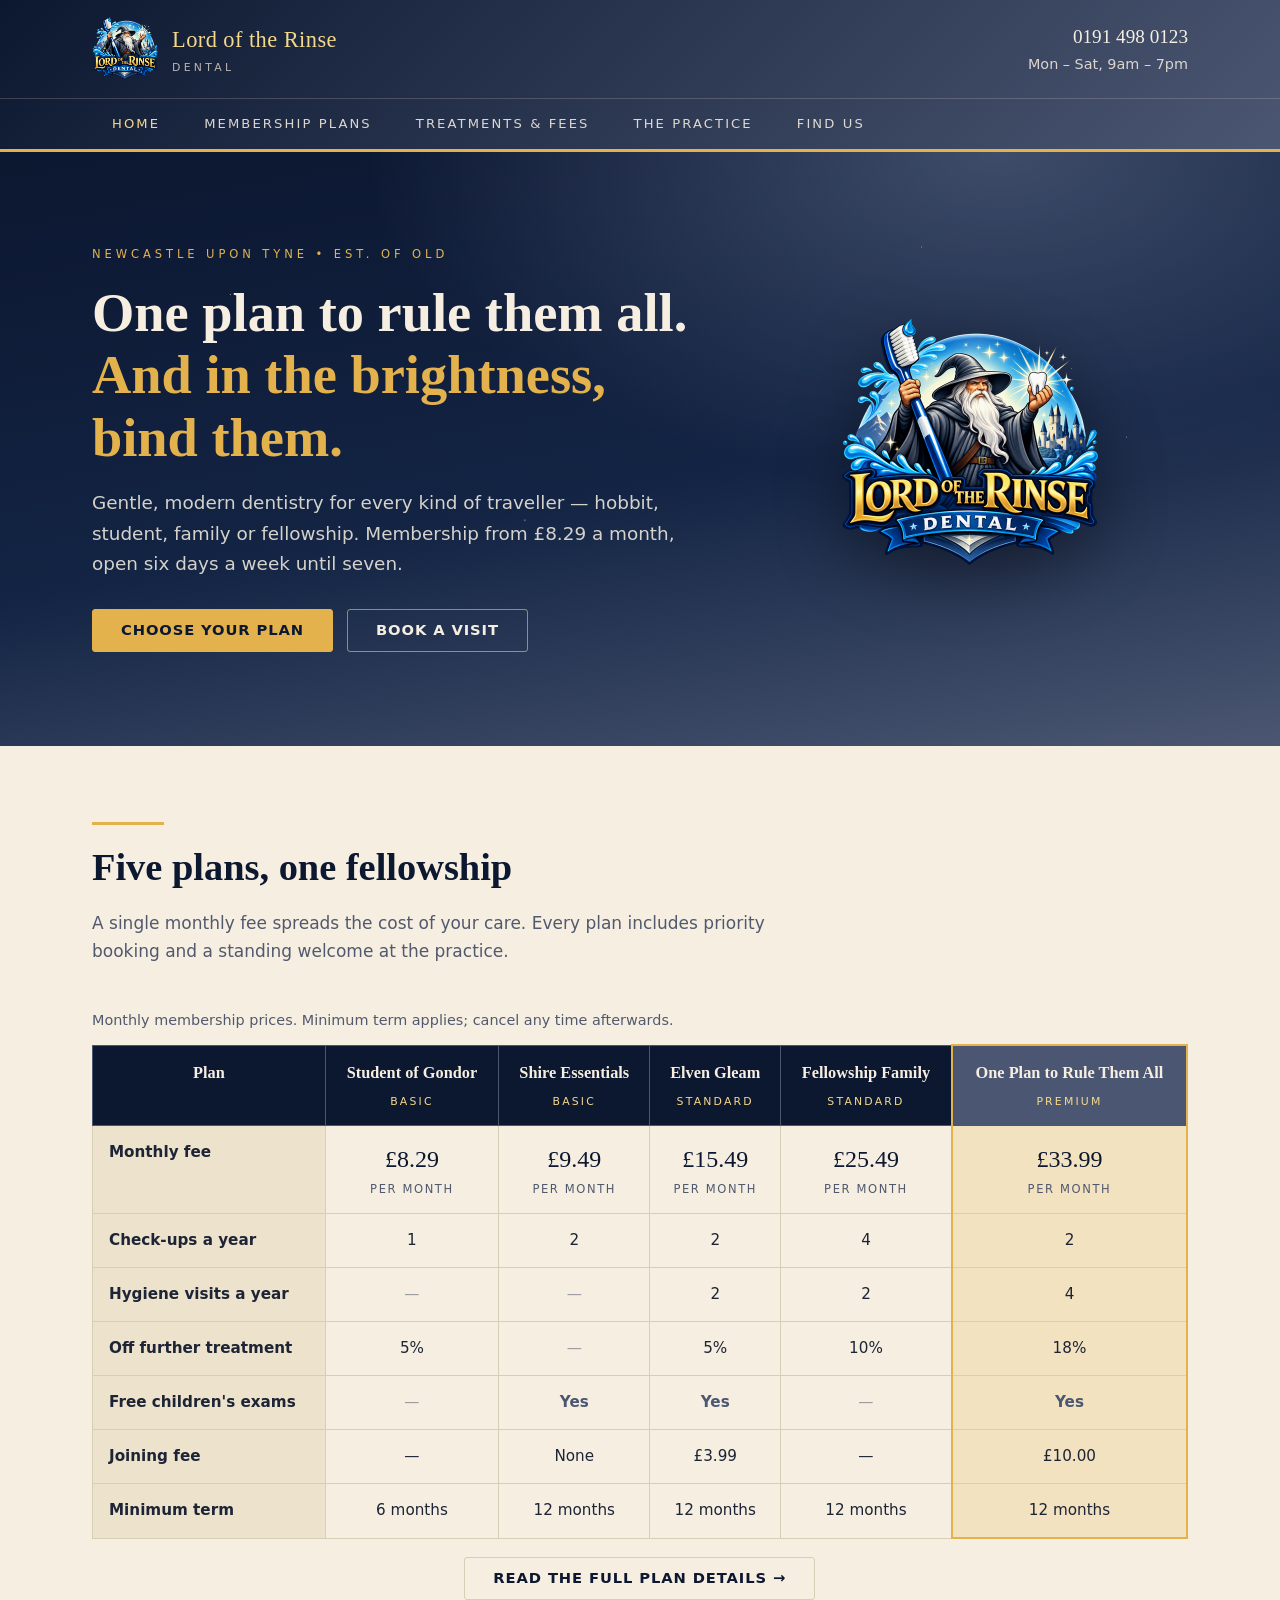
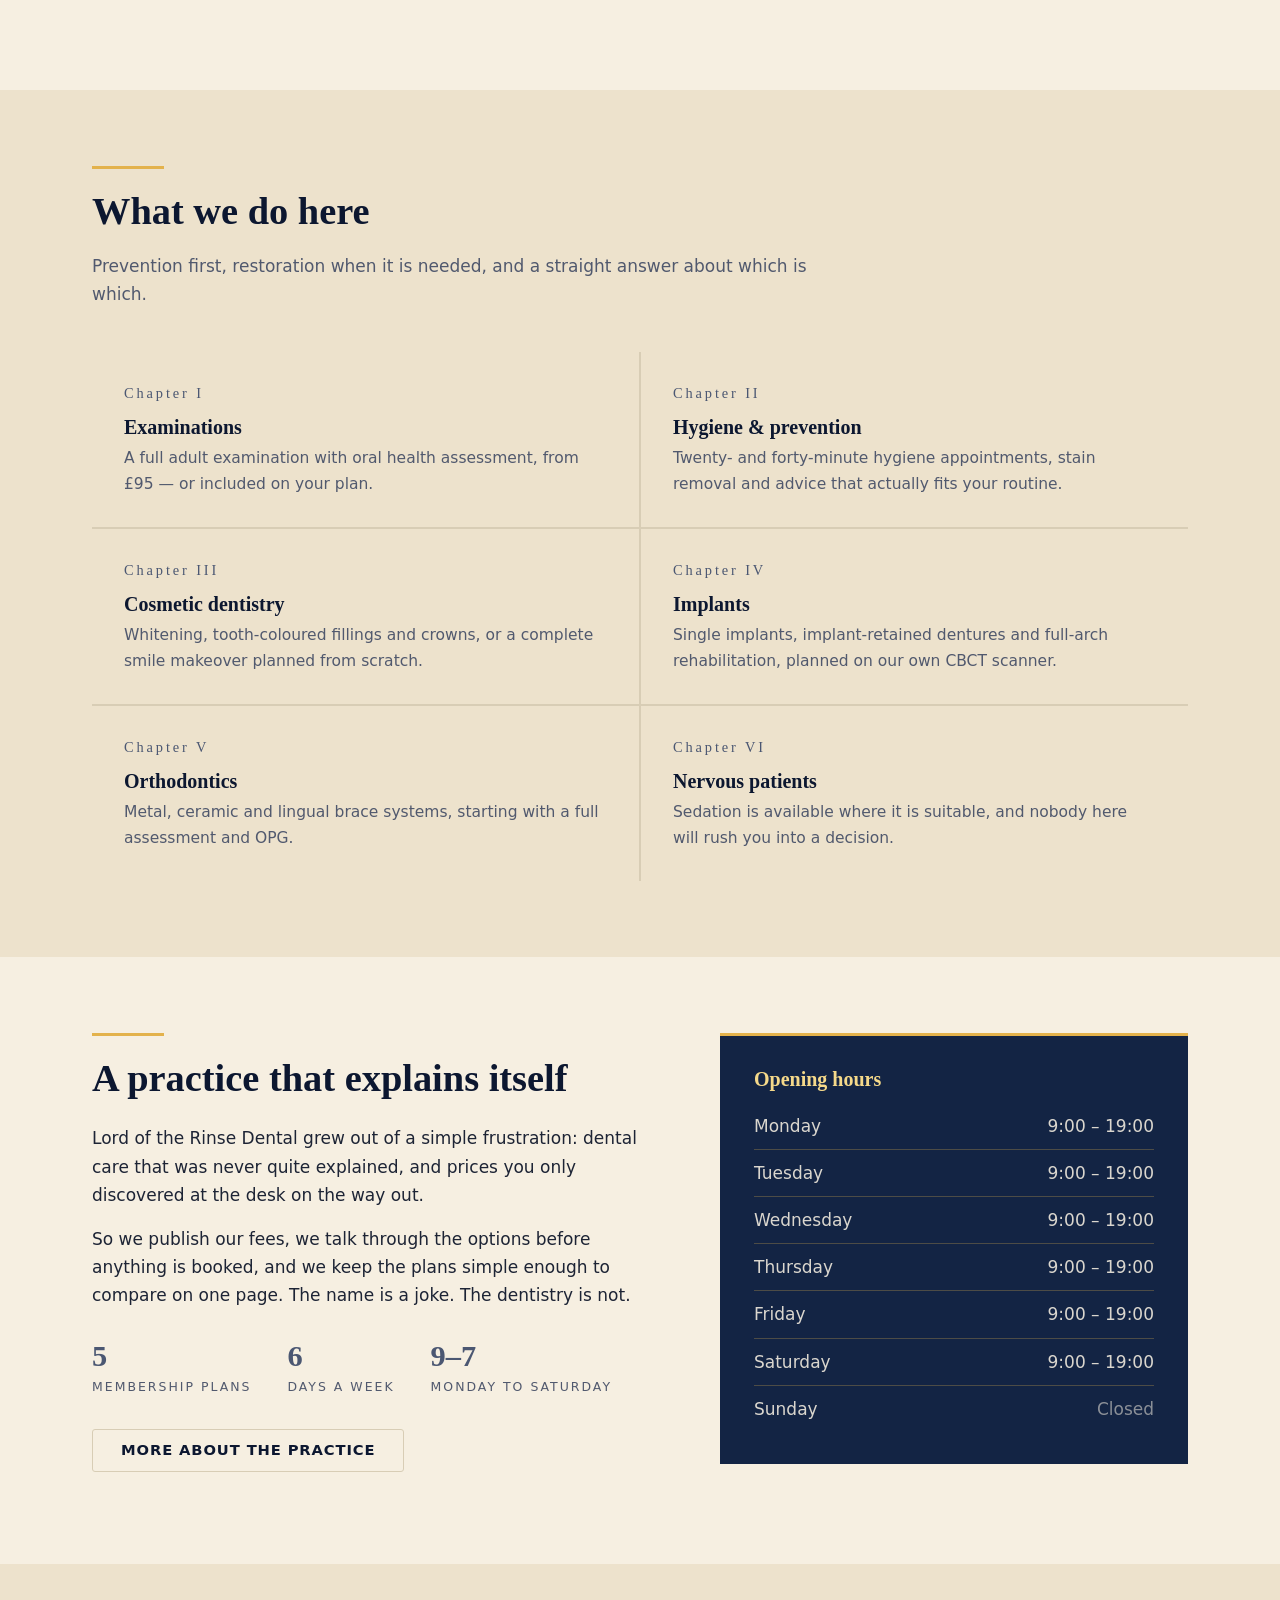
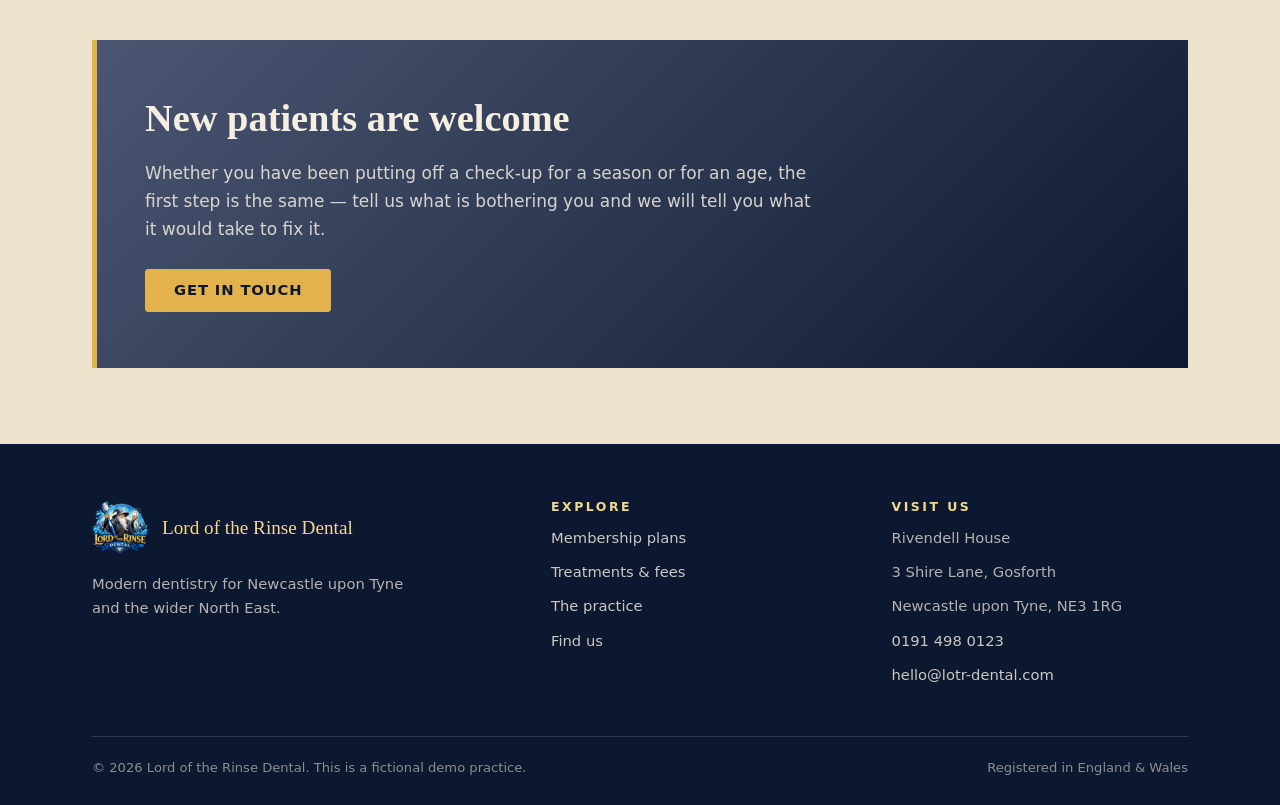
==== index.html @ 796674c6 "Add files via upload" ====
<!DOCTYPE html>
<html lang="en-GB">
<head>
  <meta charset="UTF-8" />
  <meta name="viewport" content="width=device-width, initial-scale=1" />
  <title>Lord of the Rinse Dental — Dentistry worthy of a legend</title>
  <meta name="description" content="Lord of the Rinse Dental is a modern practice in Newcastle upon Tyne offering membership plans from £8.29 a month, hygiene care, implants and orthodontics." />
  <link rel="stylesheet" href="styles.css" />
  <link rel="icon" href="logo.png" />
</head>
<body>

  <header class="site-header">
    <div class="container">
      <div class="masthead">
        <a class="masthead__brand" href="index.html">
          <img class="masthead__logo" src="logo.png" alt="Lord of the Rinse Dental" />
          <span>
            <span class="masthead__name">Lord of the Rinse</span>
            <span class="masthead__tag">Dental</span>
          </span>
        </a>
        <div class="masthead__aside">
          <span class="masthead__phone">0191 498 0123</span>
          Mon – Sat, 9am – 7pm
        </div>
      </div>
    </div>
    <nav class="mainnav">
      <div class="container">
        <ul>
          <li><a href="index.html" class="active">Home</a></li>
          <li><a href="plans.html">Membership Plans</a></li>
          <li><a href="treatments.html">Treatments &amp; Fees</a></li>
          <li><a href="about.html">The Practice</a></li>
          <li><a href="contact.html">Find Us</a></li>
        </ul>
      </div>
    </nav>
  </header>

  <section class="hero">
    <div class="container hero__inner">
      <div>
        <span class="runes">Newcastle upon Tyne • Est. of old</span>
        <h1>One plan to rule them all. <em>And in the brightness, bind them.</em></h1>
        <p class="lead">
          Gentle, modern dentistry for every kind of traveller — hobbit, student, family or
          fellowship. Membership from £8.29 a month, open six days a week until seven.
        </p>
        <div class="hero__actions">
          <a class="btn btn--gold" href="plans.html">Choose your plan</a>
          <a class="btn btn--outline" href="contact.html">Book a visit</a>
        </div>
      </div>
      <div class="hero__seal">
        <img src="logo.png" alt="" />
      </div>
    </div>
  </section>

  <section class="section">
    <div class="container">
      <div class="section__head">
        <h2>Five plans, one fellowship</h2>
        <p>A single monthly fee spreads the cost of your care. Every plan includes priority booking and a standing welcome at the practice.</p>
      </div>

      <div class="table-scroll">
        <table class="ledger">
          <caption>Monthly membership prices. Minimum term applies; cancel any time afterwards.</caption>
          <thead>
            <tr>
              <th scope="col">Plan</th>
              <th scope="col">Student of Gondor<small>Basic</small></th>
              <th scope="col">Shire Essentials<small>Basic</small></th>
              <th scope="col">Elven Gleam<small>Standard</small></th>
              <th scope="col">Fellowship Family<small>Standard</small></th>
              <th scope="col" class="is-ruling">One Plan to Rule Them All<small>Premium</small></th>
            </tr>
          </thead>
          <tbody>
            <tr>
              <th scope="row">Monthly fee</th>
              <td class="price">£8.29<span>per month</span></td>
              <td class="price">£9.49<span>per month</span></td>
              <td class="price">£15.49<span>per month</span></td>
              <td class="price">£25.49<span>per month</span></td>
              <td class="price is-ruling">£33.99<span>per month</span></td>
            </tr>
            <tr>
              <th scope="row">Check-ups a year</th>
              <td>1</td><td>2</td><td>2</td><td>4</td><td class="is-ruling">2</td>
            </tr>
            <tr>
              <th scope="row">Hygiene visits a year</th>
              <td class="no">—</td><td class="no">—</td><td>2</td><td>2</td><td class="is-ruling">4</td>
            </tr>
            <tr>
              <th scope="row">Off further treatment</th>
              <td>5%</td><td class="no">—</td><td>5%</td><td>10%</td><td class="is-ruling">18%</td>
            </tr>
            <tr>
              <th scope="row">Free children's exams</th>
              <td class="no">—</td><td class="yes">Yes</td><td class="yes">Yes</td><td class="no">—</td><td class="is-ruling yes">Yes</td>
            </tr>
            <tr>
              <th scope="row">Joining fee</th>
              <td>—</td><td>None</td><td>£3.99</td><td>—</td><td class="is-ruling">£10.00</td>
            </tr>
            <tr>
              <th scope="row">Minimum term</th>
              <td>6 months</td><td>12 months</td><td>12 months</td><td>12 months</td><td class="is-ruling">12 months</td>
            </tr>
          </tbody>
          <tfoot>
            <tr>
              <td colspan="6"><a class="btn btn--ink" href="plans.html">Read the full plan details →</a></td>
            </tr>
          </tfoot>
        </table>
      </div>
    </div>
  </section>

  <section class="section section--parchment">
    <div class="container">
      <div class="section__head">
        <h2>What we do here</h2>
        <p>Prevention first, restoration when it is needed, and a straight answer about which is which.</p>
      </div>
      <div class="chapters">
        <article class="chapter">
          <span class="chapter__no">Chapter I</span>
          <h3>Examinations</h3>
          <p>A full adult examination with oral health assessment, from £95 — or included on your plan.</p>
        </article>
        <article class="chapter">
          <span class="chapter__no">Chapter II</span>
          <h3>Hygiene &amp; prevention</h3>
          <p>Twenty- and forty-minute hygiene appointments, stain removal and advice that actually fits your routine.</p>
        </article>
        <article class="chapter">
          <span class="chapter__no">Chapter III</span>
          <h3>Cosmetic dentistry</h3>
          <p>Whitening, tooth-coloured fillings and crowns, or a complete smile makeover planned from scratch.</p>
        </article>
        <article class="chapter">
          <span class="chapter__no">Chapter IV</span>
          <h3>Implants</h3>
          <p>Single implants, implant-retained dentures and full-arch rehabilitation, planned on our own CBCT scanner.</p>
        </article>
        <article class="chapter">
          <span class="chapter__no">Chapter V</span>
          <h3>Orthodontics</h3>
          <p>Metal, ceramic and lingual brace systems, starting with a full assessment and OPG.</p>
        </article>
        <article class="chapter">
          <span class="chapter__no">Chapter VI</span>
          <h3>Nervous patients</h3>
          <p>Sedation is available where it is suitable, and nobody here will rush you into a decision.</p>
        </article>
      </div>
    </div>
  </section>

  <section class="section">
    <div class="container split">
      <div>
        <div class="section__head" style="margin-bottom:24px">
          <h2>A practice that explains itself</h2>
        </div>
        <p>
          Lord of the Rinse Dental grew out of a simple frustration: dental care that was never
          quite explained, and prices you only discovered at the desk on the way out.
        </p>
        <p>
          So we publish our fees, we talk through the options before anything is booked, and we
          keep the plans simple enough to compare on one page. The name is a joke. The dentistry
          is not.
        </p>
        <div class="tally">
          <div><b>5</b><span>membership plans</span></div>
          <div><b>6</b><span>days a week</span></div>
          <div><b>9–7</b><span>Monday to Saturday</span></div>
        </div>
        <p style="margin-top:30px"><a class="btn btn--ink" href="about.html">More about the practice</a></p>
      </div>
      <div class="panel">
        <h3>Opening hours</h3>
        <ul class="hours">
          <li><span>Monday</span><span>9:00 – 19:00</span></li>
          <li><span>Tuesday</span><span>9:00 – 19:00</span></li>
          <li><span>Wednesday</span><span>9:00 – 19:00</span></li>
          <li><span>Thursday</span><span>9:00 – 19:00</span></li>
          <li><span>Friday</span><span>9:00 – 19:00</span></li>
          <li><span>Saturday</span><span>9:00 – 19:00</span></li>
          <li><span>Sunday</span><span class="closed">Closed</span></li>
        </ul>
      </div>
    </div>
  </section>

  <section class="section section--parchment">
    <div class="container">
      <div class="band">
        <h2>New patients are welcome</h2>
        <p>Whether you have been putting off a check-up for a season or for an age, the first step is the same — tell us what is bothering you and we will tell you what it would take to fix it.</p>
        <p style="margin:26px 0 0"><a class="btn btn--gold" href="contact.html">Get in touch</a></p>
      </div>
    </div>
  </section>

  <footer class="site-footer">
    <div class="container">
      <div class="footer-grid">
        <div>
          <div class="footer-brand">
            <img src="logo.png" alt="" />
            <span>Lord of the Rinse Dental</span>
          </div>
          <p style="max-width:36ch">Modern dentistry for Newcastle upon Tyne and the wider North East.</p>
        </div>
        <div>
          <h4>Explore</h4>
          <ul>
            <li><a href="plans.html">Membership plans</a></li>
            <li><a href="treatments.html">Treatments &amp; fees</a></li>
            <li><a href="about.html">The practice</a></li>
            <li><a href="contact.html">Find us</a></li>
          </ul>
        </div>
        <div>
          <h4>Visit us</h4>
          <ul>
            <li>Rivendell House</li>
            <li>3 Shire Lane, Gosforth</li>
            <li>Newcastle upon Tyne, NE3 1RG</li>
            <li><a href="tel:01914980123">0191 498 0123</a></li>
            <li><a href="mailto:hello@lotr-dental.com">hello@lotr-dental.com</a></li>
          </ul>
        </div>
      </div>
      <div class="footer-bottom">
        <span>© 2026 Lord of the Rinse Dental. This is a fictional demo practice.</span>
        <span>Registered in England &amp; Wales</span>
      </div>
    </div>
  </footer>

  <!-- iGrow tracking: remembers which ad brought the visitor, so an enquiry they send later carries it.
       Replace REPLACE_WITH_FORM_KEY with the same form key as the enquiry form on contact.html. -->
  <script src="https://igrow.agiliosoftware.io/widget/forms/REPLACE_WITH_FORM_KEY/track.js" async></script>

  <!-- Leo embeddable chat widget -->
  <script src="https://igrow.agiliosoftware.io/widget/loader.js?siteKey=00aacc06fbdc7445a71e8ec767381c64" async></script>

</body>
</html>
---- styles.css ----
/* ==========================================================================
   Lord of the Rinse Dental — brochure site styles
   Plain hand-written CSS, no framework. Brand colour: #4b5772 (staging org record).
   ========================================================================== */

:root {
  --brand:      #4b5772;   /* organisation brand colour */
  --night:      #0c1730;
  --night-2:    #132444;
  --gold:       #e3b24c;   /* lettering gold from the practice logo */
  --gold-soft:  #f5d98a;
  --parchment:  #f6efe1;
  --parchment-2:#ede2cc;
  --ink:        #1d2435;
  --ink-soft:   #51596e;
  --rule:       #d8cdb5;
  --rule-dark:  rgba(227,178,76,.28);
  --maxw:       1140px;
  --serif:      "Iowan Old Style", "Palatino Linotype", Palatino, Georgia, "Times New Roman", serif;
  --sans:       "Segoe UI", system-ui, -apple-system, Roboto, Helvetica, Arial, sans-serif;
}

* { box-sizing: border-box; }
html { scroll-behavior: smooth; }

body {
  margin: 0;
  font-family: var(--sans);
  font-size: 17px;
  line-height: 1.65;
  color: var(--ink);
  background: var(--parchment);
}

h1, h2, h3, h4 {
  font-family: var(--serif);
  font-weight: 600;
  line-height: 1.15;
  margin: 0 0 .5em;
  color: var(--night);
}
h1 { font-size: clamp(2.2rem, 5vw, 3.4rem); }
h2 { font-size: clamp(1.7rem, 3.4vw, 2.4rem); }
h3 { font-size: 1.25rem; }
p { margin: 0 0 1rem; }
a { color: var(--brand); }
a:hover { color: var(--night); }
img { max-width: 100%; display: block; }

.container { width: 100%; max-width: var(--maxw); margin: 0 auto; padding: 0 22px; }
.muted { color: var(--ink-soft); }
.lead { font-size: 1.15rem; }

/* ---------- Buttons: square-edged, bordered, no pills ---------- */
.btn {
  display: inline-block;
  padding: 13px 28px;
  border: 1.5px solid transparent;
  border-radius: 3px;
  font: 600 .92rem/1 var(--sans);
  letter-spacing: .06em;
  text-transform: uppercase;
  text-decoration: none;
  cursor: pointer;
  transition: background .15s ease, color .15s ease, border-color .15s ease;
}
.btn--gold    { background: var(--gold); color: var(--night); border-color: var(--gold); }
.btn--gold:hover { background: var(--gold-soft); border-color: var(--gold-soft); color: var(--night); }
.btn--outline { background: transparent; color: var(--parchment); border-color: rgba(245,217,138,.55); }
.btn--outline:hover { background: rgba(227,178,76,.14); color: var(--gold-soft); }
.btn--ink     { background: transparent; color: var(--night); border-color: var(--rule); }
.btn--ink:hover { border-color: var(--brand); color: var(--brand); }

/* ---------- Header: logo left, nav on its own rule beneath ---------- */
.site-header {
  background: linear-gradient(135deg, var(--night) 0%, var(--brand) 100%);
  color: var(--parchment);
  border-bottom: 3px solid var(--gold);
}
.masthead {
  display: flex;
  align-items: center;
  justify-content: space-between;
  gap: 20px;
  padding: 16px 0;
}
.masthead__brand { display: flex; align-items: center; gap: 14px; text-decoration: none; }
.masthead__logo { width: 66px; height: 66px; }
.masthead__name {
  font-family: var(--serif);
  font-size: 1.4rem;
  color: var(--gold-soft);
  letter-spacing: .02em;
  display: block;
}
.masthead__tag {
  display: block;
  font-size: .68rem;
  text-transform: uppercase;
  letter-spacing: .3em;
  color: rgba(246,239,225,.72);
}
.masthead__aside { text-align: right; font-size: .9rem; color: rgba(246,239,225,.85); }
.masthead__phone { display: block; font-family: var(--serif); font-size: 1.2rem; color: var(--parchment); }

.mainnav { border-top: 1px solid rgba(246,239,225,.18); }
.mainnav ul {
  display: flex;
  flex-wrap: wrap;
  gap: 4px;
  list-style: none;
  margin: 0;
  padding: 0;
}
.mainnav a {
  display: block;
  padding: 14px 20px;
  color: rgba(246,239,225,.88);
  text-decoration: none;
  font-size: .82rem;
  text-transform: uppercase;
  letter-spacing: .16em;
  border-bottom: 3px solid transparent;
  margin-bottom: -3px;
}
.mainnav a:hover { color: var(--gold-soft); }
.mainnav a.active { color: var(--gold-soft); border-bottom-color: var(--gold); }

/* ---------- Hero ---------- */
.hero {
  position: relative;
  overflow: hidden;
  background:
    radial-gradient(1px 1px at 18% 24%, rgba(255,255,255,.55), transparent),
    radial-gradient(1px 1px at 72% 16%, rgba(255,255,255,.45), transparent),
    radial-gradient(1.5px 1.5px at 41% 62%, rgba(255,255,255,.35), transparent),
    radial-gradient(1px 1px at 88% 48%, rgba(255,255,255,.5), transparent),
    radial-gradient(900px 480px at 78% 0%, rgba(101,115,147,.55), transparent 70%),
    linear-gradient(170deg, var(--night) 0%, var(--night-2) 55%, var(--brand) 100%);
  color: var(--parchment);
  padding: 86px 0 94px;
}
.hero__inner { display: grid; grid-template-columns: 1.25fr .9fr; gap: 56px; align-items: center; }
.hero h1 { color: var(--parchment); margin-bottom: .35em; }
.hero h1 em { font-style: normal; color: var(--gold); }
.hero p { color: rgba(246,239,225,.86); max-width: 54ch; }
.hero__actions { display: flex; flex-wrap: wrap; gap: 14px; margin-top: 30px; }
.hero__seal { justify-self: center; }
.hero__seal img { width: 260px; filter: drop-shadow(0 18px 34px rgba(0,0,0,.45)); }

.runes {
  display: inline-block;
  font-size: .72rem;
  text-transform: uppercase;
  letter-spacing: .34em;
  color: var(--gold);
  margin-bottom: 18px;
}

/* ---------- Sections: left-aligned heads with a gold rule above ---------- */
.section { padding: 76px 0; }
.section--parchment { background: var(--parchment-2); }
.section--night { background: var(--night); color: rgba(246,239,225,.88); }
.section--night h2, .section--night h3 { color: var(--parchment); }

.section__head { max-width: 720px; margin: 0 0 44px; }
.section__head::before {
  content: "";
  display: block;
  width: 72px;
  height: 3px;
  background: var(--gold);
  margin-bottom: 20px;
}
.section__head p { color: var(--ink-soft); margin: 0; }
.section--night .section__head p { color: rgba(246,239,225,.75); }

/* ---------- Chapter list (numbered, replaces the icon card grid) ---------- */
.chapters { display: grid; grid-template-columns: repeat(2, 1fr); gap: 2px; background: var(--rule); }
.chapter { background: var(--parchment); padding: 30px 32px; }
.section--parchment .chapter { background: var(--parchment-2); }
.chapter__no {
  font-family: var(--serif);
  font-size: .9rem;
  letter-spacing: .2em;
  color: var(--brand);
  display: block;
  margin-bottom: 10px;
}
.chapter h3 { margin-bottom: .35em; }
.chapter p { margin: 0; color: var(--ink-soft); font-size: .97rem; }

/* ---------- Plan comparison table ---------- */
.ledger { width: 100%; border-collapse: collapse; font-size: .95rem; background: var(--parchment); }
.ledger caption { text-align: left; color: var(--ink-soft); font-size: .9rem; padding-bottom: 12px; }
.ledger th, .ledger td { border: 1px solid var(--rule); padding: 14px 16px; text-align: center; vertical-align: top; }
.ledger thead th {
  background: var(--night);
  color: var(--parchment);
  font-family: var(--serif);
  font-weight: 600;
  font-size: 1.02rem;
  border-color: var(--brand);
}
.ledger thead th small {
  display: block;
  font-family: var(--sans);
  font-weight: 400;
  font-size: .68rem;
  letter-spacing: .2em;
  text-transform: uppercase;
  color: var(--gold-soft);
  margin-top: 6px;
}
.ledger tbody th {
  text-align: left;
  font-weight: 600;
  background: var(--parchment-2);
  white-space: nowrap;
}
.ledger .price { font-family: var(--serif); font-size: 1.5rem; color: var(--night); }
.ledger .price span { display: block; font-family: var(--sans); font-size: .72rem; letter-spacing: .14em; text-transform: uppercase; color: var(--ink-soft); }
.ledger .is-ruling {
  background: rgba(227,178,76,.22);
  border-left: 2px solid var(--gold);
  border-right: 2px solid var(--gold);
}
.ledger thead th.is-ruling { background: var(--brand); border-top: 2px solid var(--gold); }
.ledger tbody tr:last-child .is-ruling { border-bottom: 2px solid var(--gold); }
.ledger .yes { color: var(--brand); font-weight: 700; }
.ledger .no { color: var(--ink-soft); opacity: .55; }
.ledger tfoot td { border: 0; padding-top: 18px; }

.table-scroll { overflow-x: auto; }

/* ---------- Price lists with dotted leaders ---------- */
.pricelist { columns: 2; column-gap: 54px; }
.pricelist > * { break-inside: avoid; }
.pricelist h3 {
  padding-bottom: 8px;
  border-bottom: 2px solid var(--gold);
  margin-top: 28px;
}
.pricelist h3:first-child { margin-top: 0; }
.pricelist ul { list-style: none; margin: 0 0 8px; padding: 0; }
.pricelist li {
  display: flex;
  align-items: baseline;
  gap: 8px;
  padding: 9px 0;
  border-bottom: 1px dotted var(--rule);
}
.pricelist li span:first-child { flex: 0 1 auto; }
.pricelist li .dots { flex: 1 1 auto; border-bottom: 1px dotted var(--rule); transform: translateY(-4px); }
.pricelist li .amount { font-family: var(--serif); font-weight: 600; white-space: nowrap; color: var(--night); }

/* ---------- Split layout ---------- */
.split { display: grid; grid-template-columns: 1.1fr .9fr; gap: 56px; align-items: start; }

.panel {
  background: var(--night-2);
  color: rgba(246,239,225,.88);
  border-top: 3px solid var(--gold);
  padding: 32px 34px;
}
.panel h3 { color: var(--gold-soft); margin-bottom: .6em; }
.panel--light {
  background: var(--parchment);
  color: var(--ink);
  border: 1px solid var(--rule);
  border-top: 3px solid var(--gold);
}
.panel--light h3 { color: var(--night); }

.hours { list-style: none; margin: 0; padding: 0; }
.hours li { display: flex; justify-content: space-between; gap: 16px; padding: 9px 0; border-bottom: 1px solid var(--rule-dark); }
.panel--light .hours li { border-bottom-color: var(--rule); }
.hours li:last-child { border-bottom: 0; }
.hours .closed { opacity: .6; }

.tally { display: flex; flex-wrap: wrap; gap: 36px; margin: 32px 0 0; }
.tally div b { display: block; font-family: var(--serif); font-size: 1.9rem; color: var(--brand); line-height: 1; }
.tally div span { font-size: .78rem; text-transform: uppercase; letter-spacing: .16em; color: var(--ink-soft); }

.marks { list-style: none; margin: 0; padding: 0; }
.marks li { padding: 10px 0 10px 28px; position: relative; border-bottom: 1px solid var(--rule-dark); }
.marks li:last-child { border-bottom: 0; }
.marks li::before { content: "◆"; position: absolute; left: 0; color: var(--gold); font-size: .8rem; top: 13px; }

/* ---------- Quote band ---------- */
.band {
  background: linear-gradient(135deg, var(--brand) 0%, var(--night) 100%);
  color: var(--parchment);
  padding: 56px 48px;
  border-left: 5px solid var(--gold);
}
.band h2 { color: var(--parchment); }
.band p { color: rgba(246,239,225,.85); max-width: 62ch; }

blockquote.scroll-quote {
  font-family: var(--serif);
  font-size: 1.45rem;
  line-height: 1.5;
  color: var(--night);
  border-left: 4px solid var(--gold);
  margin: 0;
  padding: 6px 0 6px 28px;
}
blockquote.scroll-quote footer { font-family: var(--sans); font-size: .85rem; letter-spacing: .14em; text-transform: uppercase; color: var(--ink-soft); margin-top: 14px; }

/* ---------- Contact ---------- */
.contact-grid { display: grid; grid-template-columns: repeat(3, 1fr); gap: 2px; background: var(--rule); }
.contact-card { background: var(--parchment); padding: 28px 30px; }
.contact-card h3 { font-size: 1.05rem; }
.contact-card p { margin: 0; color: var(--ink-soft); font-size: .95rem; }
.contact-card a { color: var(--brand); text-decoration: none; }
.contact-card a:hover { text-decoration: underline; }

/* ---------- Footer ---------- */
.site-footer { background: var(--night); color: rgba(246,239,225,.72); padding: 56px 0 26px; font-size: .92rem; }
.site-footer h4 { color: var(--gold-soft); font-size: .78rem; letter-spacing: .2em; text-transform: uppercase; font-family: var(--sans); }
.site-footer ul { list-style: none; margin: 0; padding: 0; }
.site-footer li { padding: 5px 0; }
.site-footer a { color: rgba(246,239,225,.82); text-decoration: none; }
.site-footer a:hover { color: var(--gold-soft); }
.footer-grid { display: grid; grid-template-columns: 1.4fr 1fr 1fr; gap: 44px; }
.footer-brand { display: flex; align-items: center; gap: 14px; margin-bottom: 16px; }
.footer-brand img { width: 56px; }
.footer-brand span { font-family: var(--serif); font-size: 1.2rem; color: var(--gold-soft); }
.footer-bottom {
  display: flex;
  flex-wrap: wrap;
  justify-content: space-between;
  gap: 12px;
  border-top: 1px solid rgba(246,239,225,.16);
  margin-top: 44px;
  padding-top: 20px;
  font-size: .82rem;
  color: rgba(246,239,225,.55);
}

/* ---------- Responsive ---------- */
@media (max-width: 900px) {
  .hero__inner,
  .split { grid-template-columns: 1fr; }
  .hero__seal { order: -1; }
  .hero__seal img { width: 180px; }
  .chapters,
  .contact-grid { grid-template-columns: 1fr; }
  .pricelist { columns: 1; }
  .footer-grid { grid-template-columns: 1fr; gap: 28px; }
  .masthead__aside { display: none; }
  .band { padding: 40px 28px; }
}
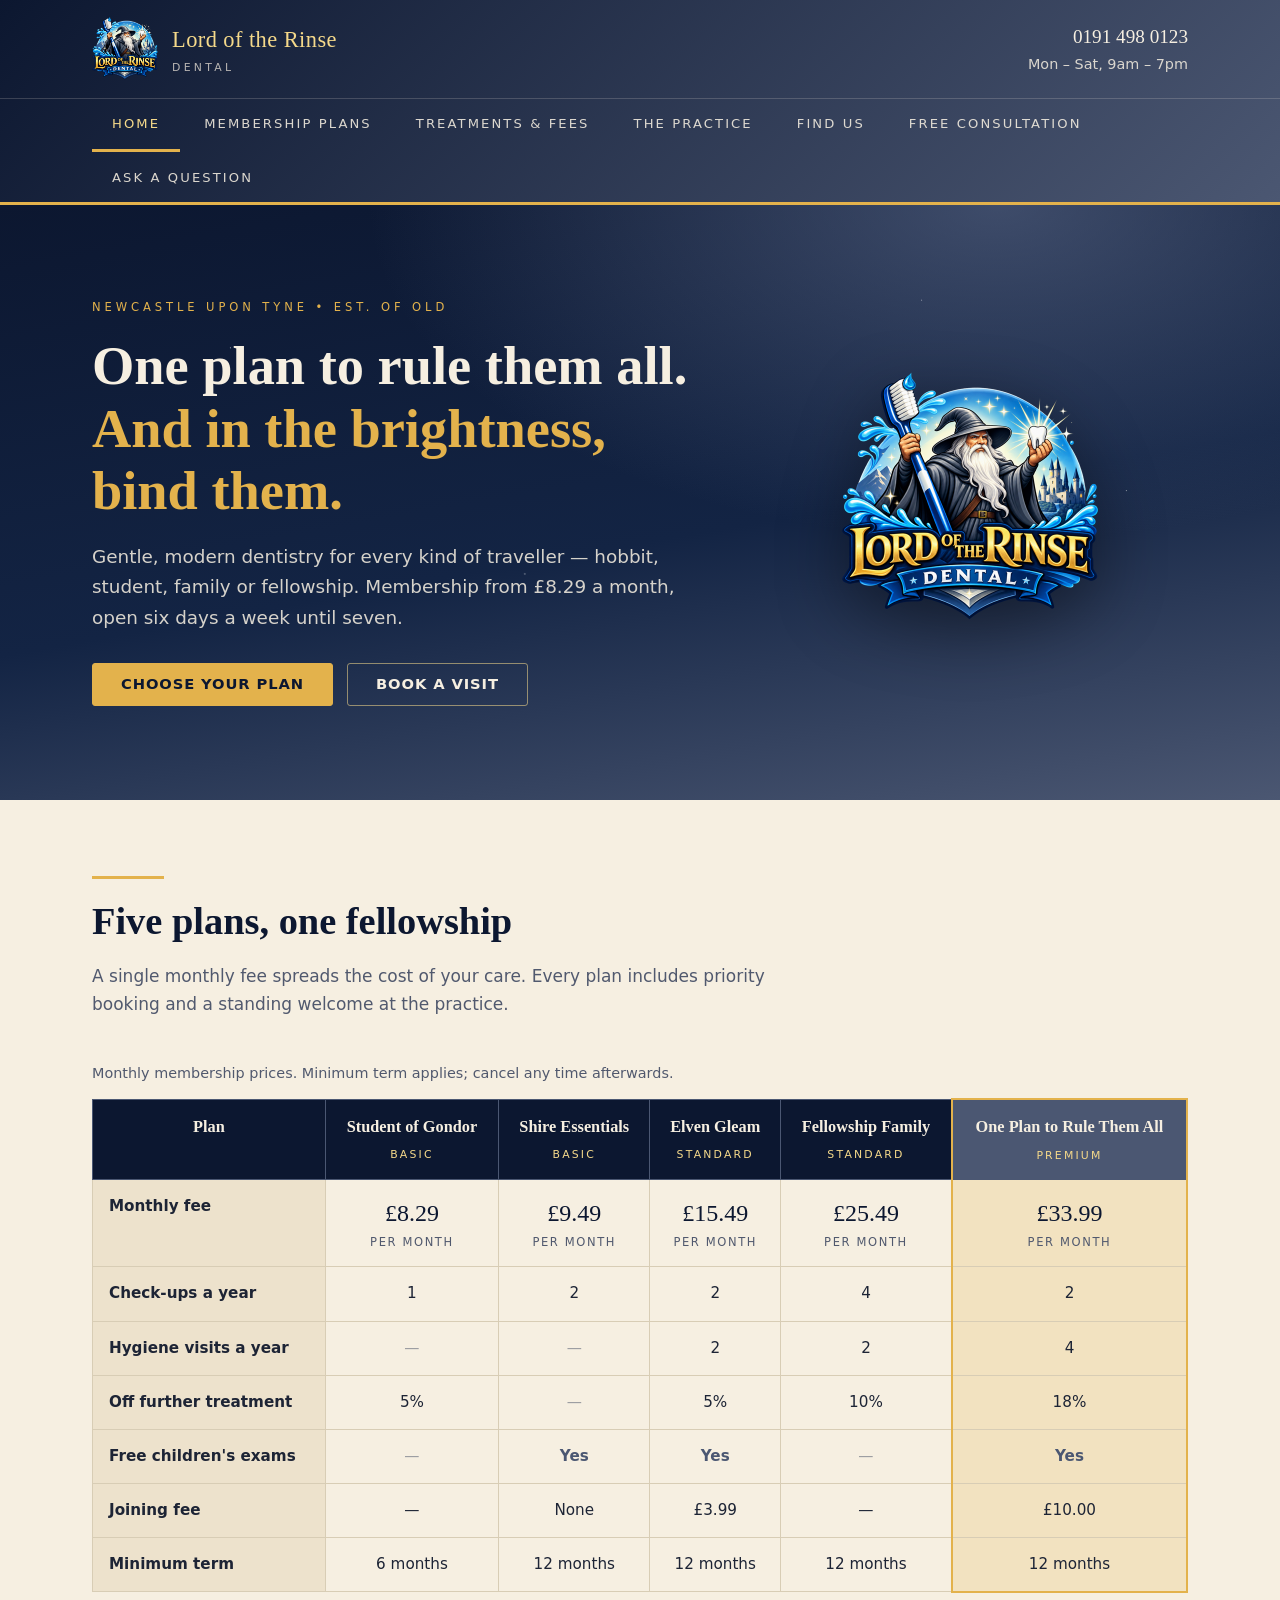
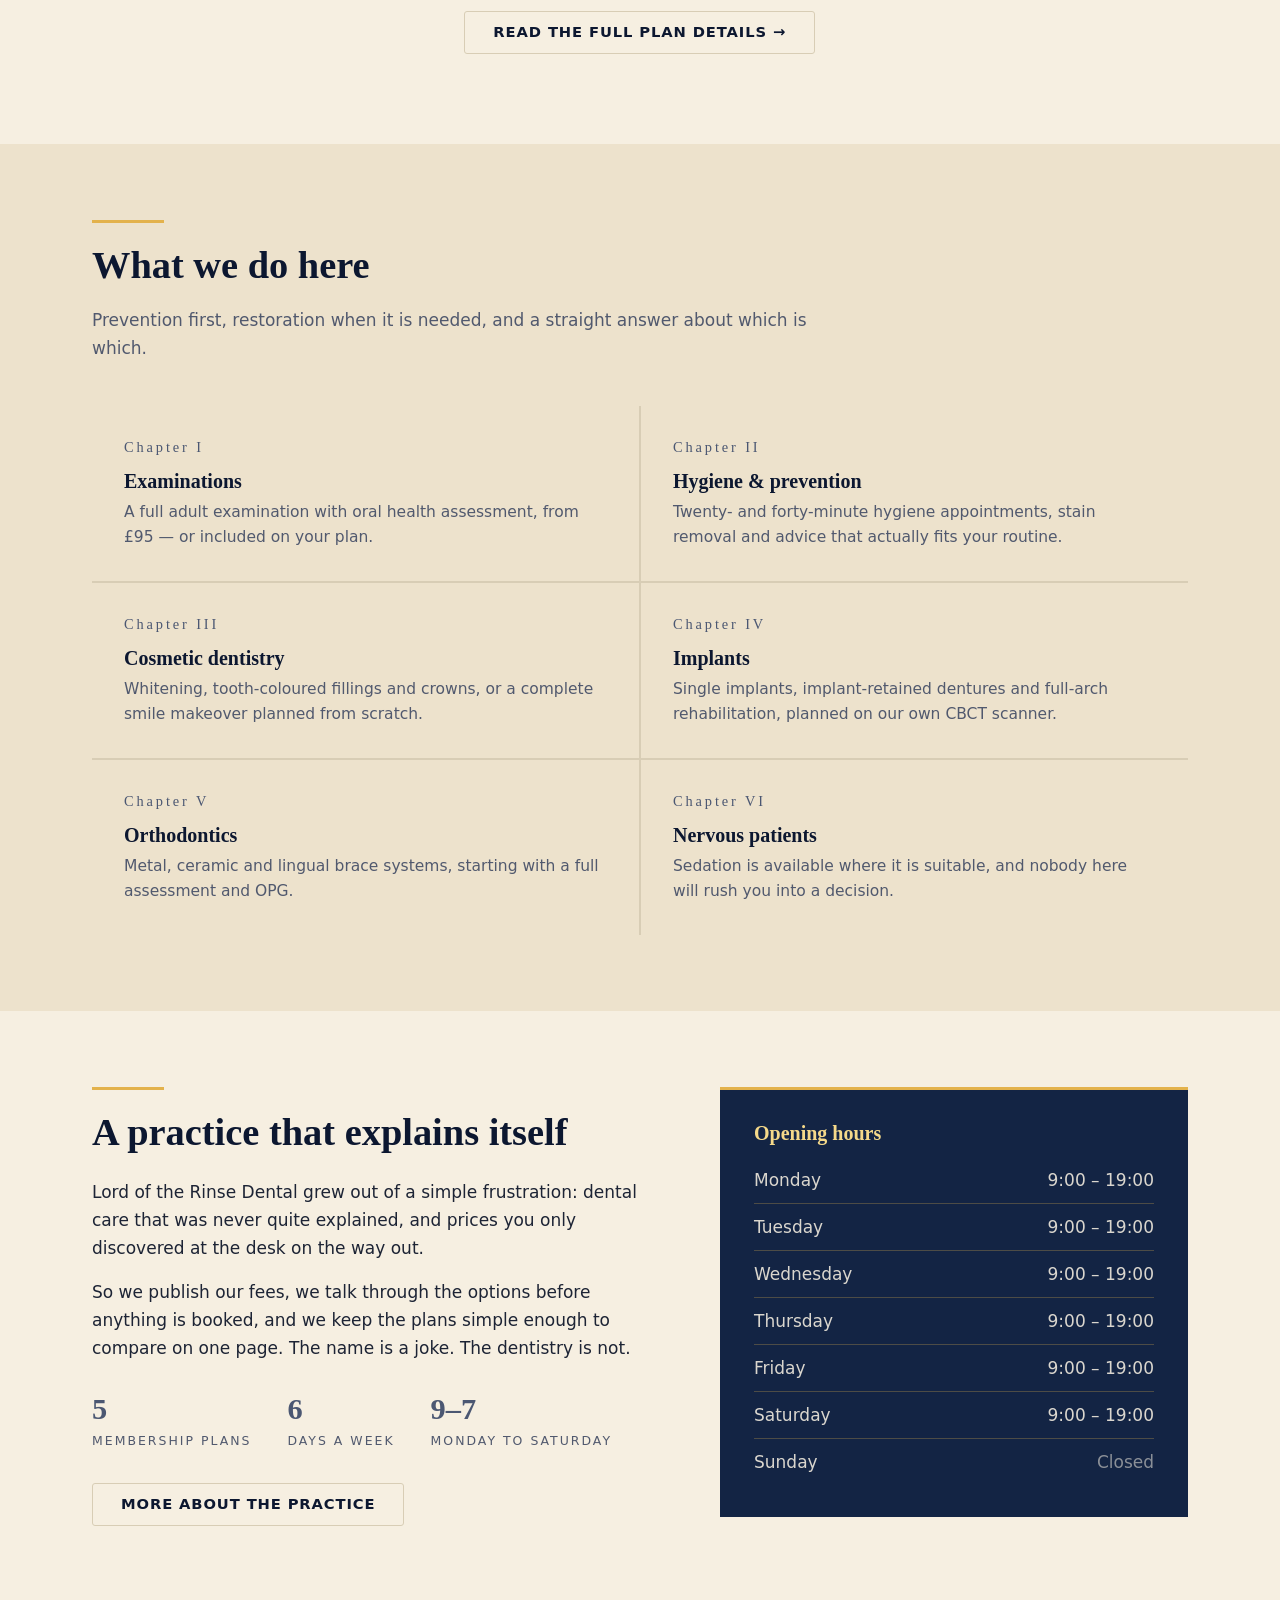
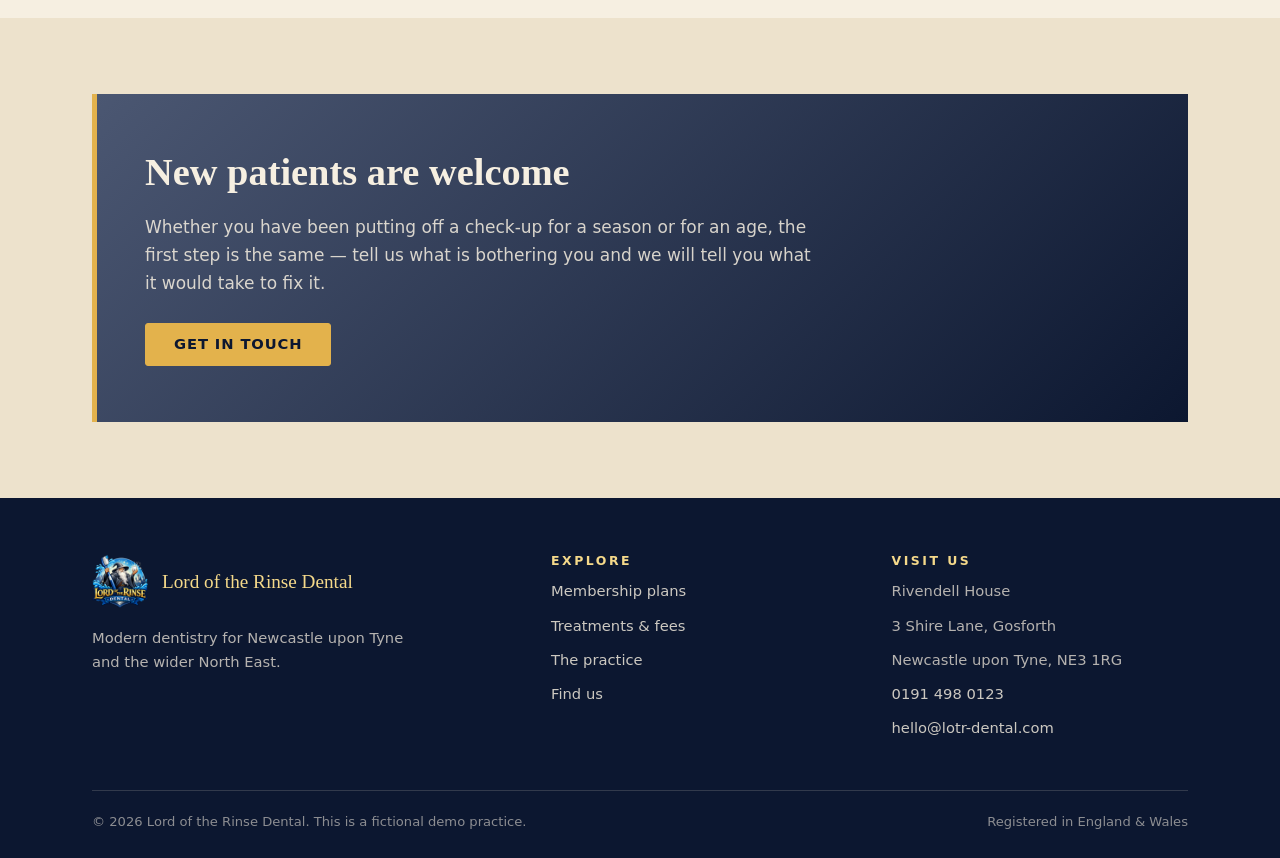
==== commit b9968b24: "Add files via upload" ====
--- a/index.html
+++ b/index.html
@@ -34,6 +34,8 @@
           <li><a href="treatments.html">Treatments &amp; Fees</a></li>
           <li><a href="about.html">The Practice</a></li>
           <li><a href="contact.html">Find Us</a></li>
+          <li><a href="consultation.html">Free Consultation</a></li>
+          <li><a href="enquiry.html">Ask a Question</a></li>
         </ul>
       </div>
     </nav>
@@ -248,10 +250,9 @@
     </div>
   </footer>
 
-  <!-- iGrow tracking: remembers which ad brought the visitor, so an enquiry they send later carries it.
-       Replace REPLACE_WITH_FORM_KEY with the same form key as the enquiry form on contact.html. -->
-  <script src="https://igrow.agiliosoftware.io/widget/forms/REPLACE_WITH_FORM_KEY/track.js" async></script>
-
+  <!-- iGrow tracking: remembers which ad brought the visitor, so an enquiry they send later carries it. -->
+  <script src="https://igrow.agiliosoftware.io/widget/forms/aazoqjekPaQnsUh6GBXliw/track.js" async></script>
+
   <!-- Leo embeddable chat widget -->
   <script src="https://igrow.agiliosoftware.io/widget/loader.js?siteKey=00aacc06fbdc7445a71e8ec767381c64" async></script>
 
--- a/styles.css
+++ b/styles.css
@@ -339,6 +339,24 @@
   color: rgba(246,239,225,.55);
 }
 
+/* ---------- Landing-page form ---------- */
+.lead-form { display: grid; gap: 14px; }
+.lead-form h3 { margin-bottom: 4px; }
+.lead-form label { display: grid; gap: 6px; font-size: .92rem; font-weight: 600; }
+.lead-form input,
+.lead-form select,
+.lead-form textarea {
+  font: 400 1rem var(--sans);
+  padding: 10px 12px;
+  border: 1px solid var(--rule);
+  background: #fff;
+  color: var(--ink);
+}
+.lead-form__check { grid-template-columns: auto 1fr; align-items: start; font-weight: 400; color: var(--ink-soft); }
+.lead-form__check input { margin-top: 4px; }
+.lead-form__trap { position: absolute; left: -9999px; }
+.footer-bottom a { color: inherit; }
+
 /* ---------- Responsive ---------- */
 @media (max-width: 900px) {
   .hero__inner,
